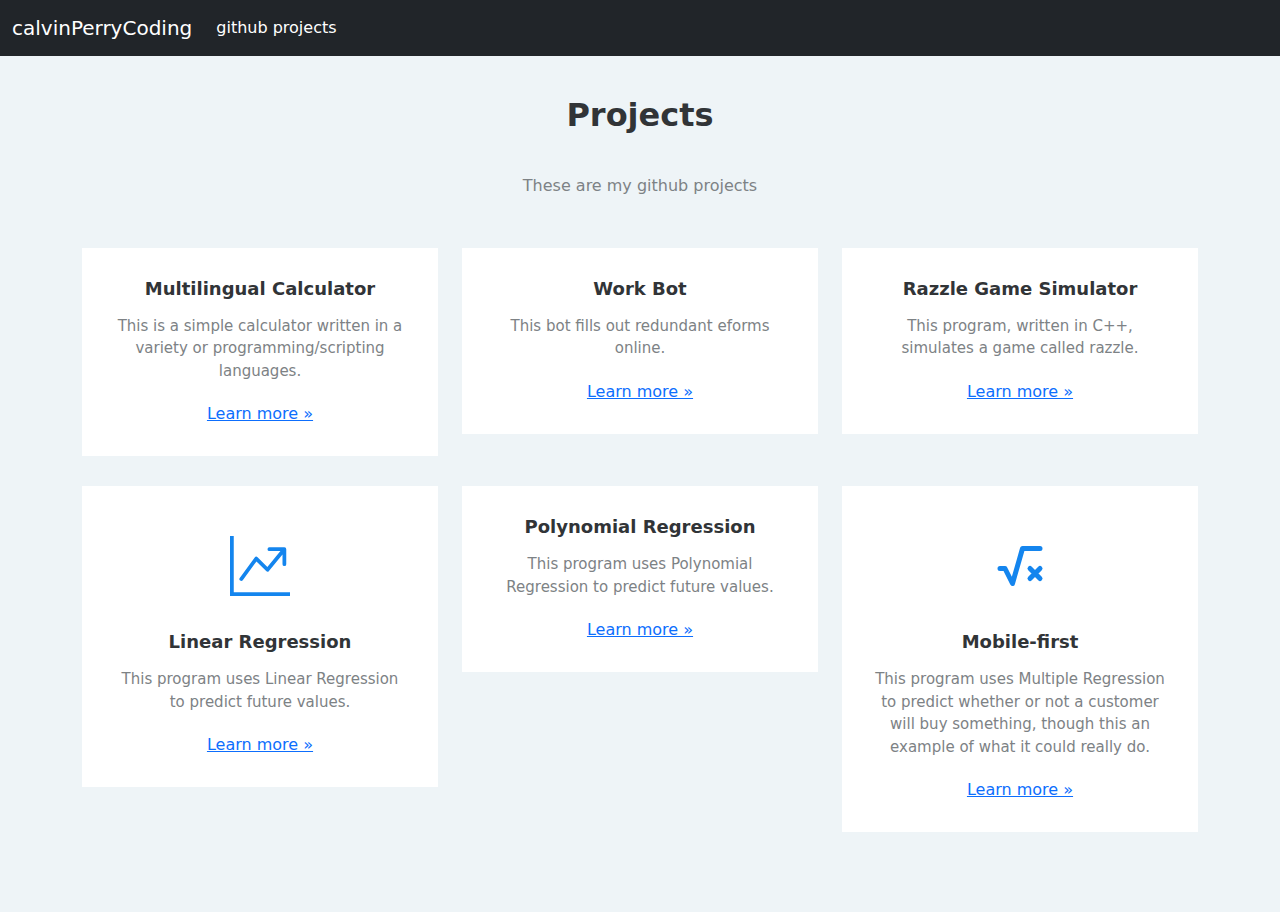
==== githubProjects.html @ 5496da39 "Add files via upload" ====
<!DOCTYPE html>
<html lang="en">

<head>
    <meta charset="utf-8">
    <meta name="viewport" content="width=device-width, initial-scale=1.0, shrink-to-fit=no">
    <title>calvinPerryCoding</title>
    <link rel="stylesheet" href="assets/bootstrap/css/bootstrap.min.css">
    <link rel="stylesheet" href="assets/fonts/font-awesome.min.css">
    <link rel="stylesheet" href="assets/fonts/simple-line-icons.min.css">
    <link rel="stylesheet" href="assets/css/Animated-rainbow-shadow.css">
    <link rel="stylesheet" href="assets/css/Features-Boxed.css">
    <link rel="stylesheet" href="https://cdnjs.cloudflare.com/ajax/libs/animate.css/3.5.2/animate.min.css">
    <link rel="stylesheet" href="assets/css/styles.css">
</head>

<body>
    <nav class="navbar navbar-dark navbar-expand-md bg-dark">
        <div class="container-fluid"><a class="navbar-brand" data-bss-hover-animate="rubberBand" href="index.html">calvinPerryCoding</a><button data-bs-toggle="collapse" class="navbar-toggler" data-bs-target="#navcol-1"><span class="visually-hidden">Toggle navigation</span><span class="navbar-toggler-icon"></span></button>
            <div class="collapse navbar-collapse" id="navcol-1">
                <ul class="navbar-nav">
                    <li class="nav-item"><a class="nav-link active" data-bss-hover-animate="rubberBand" href="#">github projects</a></li>
                </ul>
            </div>
        </div>
    </nav>
    <section class="features-boxed">
        <div class="container">
            <div class="intro">
                <h2 class="text-center">Projects</h2>
                <p class="text-center">These are my github projects</p>
            </div>
            <div class="row justify-content-center features">
                <div class="col-sm-6 col-md-5 col-lg-4 item">
                    <div data-bss-hover-animate="bounce" class="box"><i class="fa fa-calculator icon"></i>
                        <h3 class="name">Multilingual Calculator</h3>
                        <p class="description">This is a simple calculator written in a variety or programming/scripting languages.</p><a class="learn-more" href="https://github.com/calvinPerryCoding/Simple_Calculator_Multilingual">Learn more »</a>
                    </div>
                </div>
                <div class="col-sm-6 col-md-5 col-lg-4 item">
                    <div data-bss-hover-animate="bounce" class="box"><i class="fa fa-briefcase icon"></i>
                        <h3 class="name">Work Bot</h3>
                        <p class="description">This bot fills out redundant eforms online.</p><a class="learn-more" href="https://github.com/calvinPerryCoding/Python_Work_Bot">Learn more »</a>
                    </div>
                </div>
                <div class="col-sm-6 col-md-5 col-lg-4 item">
                    <div data-bss-hover-animate="bounce" class="box"><i class="fa fa-gamepad icon"></i>
                        <h3 class="name">Razzle Game Simulator</h3>
                        <p class="description">This program, written in C++, simulates a game called razzle.</p><a class="learn-more" href="https://github.com/calvinPerryCoding/Razzle_Simulator">Learn more »</a>
                    </div>
                </div>
                <div class="col-sm-6 col-md-5 col-lg-4 item">
                    <div data-bss-hover-animate="bounce" class="box"><svg xmlns="http://www.w3.org/2000/svg" width="1em" height="1em" fill="currentColor" viewBox="0 0 16 16" class="bi bi-graph-up icon">
                            <path fill-rule="evenodd" d="M0 0h1v15h15v1H0V0zm10 3.5a.5.5 0 0 1 .5-.5h4a.5.5 0 0 1 .5.5v4a.5.5 0 0 1-1 0V4.9l-3.613 4.417a.5.5 0 0 1-.74.037L7.06 6.767l-3.656 5.027a.5.5 0 0 1-.808-.588l4-5.5a.5.5 0 0 1 .758-.06l2.609 2.61L13.445 4H10.5a.5.5 0 0 1-.5-.5z"></path>
                        </svg>
                        <h3 class="name">Linear Regression</h3>
                        <p class="description">This program uses Linear Regression to predict future values.<br></p><a class="learn-more" href="https://github.com/calvinPerryCoding/Linear_Regression_Python">Learn more »</a>
                    </div>
                </div>
                <div class="col-sm-6 col-md-5 col-lg-4 item">
                    <div data-bss-hover-animate="bounce" class="box"><i class="icon-graph icon"></i>
                        <h3 class="name">Polynomial Regression<br></h3>
                        <p class="description">This program uses Polynomial Regression to predict future values.<br></p><a class="learn-more" href="https://github.com/calvinPerryCoding/Polynomial_Regression_Python">Learn more »</a>
                    </div>
                </div>
                <div class="col-sm-6 col-md-5 col-lg-4 item">
                    <div data-bss-hover-animate="bounce" class="box"><svg xmlns="http://www.w3.org/2000/svg" width="1em" height="1em" viewBox="0 0 24 24" stroke-width="2" stroke="currentColor" fill="none" stroke-linecap="round" stroke-linejoin="round" class="icon icon-tabler icon-tabler-math icon">
                            <path stroke="none" d="M0 0h24v24H0z" fill="none"></path>
                            <path d="M16 13l4 4m0 -4l-4 4"></path>
                            <path d="M20 5h-7l-4 14l-3 -6h-2"></path>
                        </svg>
                        <h3 class="name">Mobile-first</h3>
                        <p class="description">This program uses Multiple Regression to predict whether or not a customer will buy something, though this an example of what it could really do.<br></p><a class="learn-more" href="https://github.com/calvinPerryCoding/Multiple_Regression_Python">Learn more »</a>
                    </div>
                </div>
            </div>
        </div>
    </section>
    <script src="assets/bootstrap/js/bootstrap.min.js"></script>
    <script src="assets/js/bs-init.js"></script>
</body>

</html>
---- assets/css/Animated-rainbow-shadow.css ----
.shadow {
  position: relative;
  margin: 200px auto 0;
  width: 400px;
  height: 250px;
  background: linear-gradient(0deg,#000,#262626);
}

.shadow:before, .shadow:after {
  content: '';
  position: absolute;
  top: -2px;
  left: -2px;
  background: linear-gradient(45deg,#fb0094,#0000ff,#00ff00,#ffff00,#ff0000,#fb0094,#0000ff,#00ff00,#ffff00,#ff0000);
  background-size: 400%;
  width: calc(100% + 4px);
  height: calc(100% + 4px);
  z-index: -1;
  animation: animate 20s linear infinite;
}

.shadow:after {
  filter: blur(20px);
}
---- assets/css/Features-Boxed.css ----
.features-boxed {
  color: #313437;
  background-color: #eef4f7;
}

.features-boxed p {
  color: #7d8285;
}

.features-boxed h2 {
  font-weight: bold;
  margin-bottom: 40px;
  padding-top: 40px;
  color: inherit;
}

@media (max-width:767px) {
  .features-boxed h2 {
    margin-bottom: 25px;
    padding-top: 25px;
    font-size: 24px;
  }
}

.features-boxed .intro {
  font-size: 16px;
  max-width: 500px;
  margin: 0 auto;
}

.features-boxed .intro p {
  margin-bottom: 0;
}

.features-boxed .features {
  padding: 50px 0;
}

.features-boxed .item {
  text-align: center;
}

.features-boxed .item .box {
  text-align: center;
  padding: 30px;
  background-color: #fff;
  margin-bottom: 30px;
}

.features-boxed .item .icon {
  font-size: 60px;
  color: #1485ee;
  margin-top: 20px;
  margin-bottom: 35px;
}

.features-boxed .item .name {
  font-weight: bold;
  font-size: 18px;
  margin-bottom: 8px;
  margin-top: 0;
  color: inherit;
}

.features-boxed .item .description {
  font-size: 15px;
  margin-top: 15px;
  margin-bottom: 20px;
}
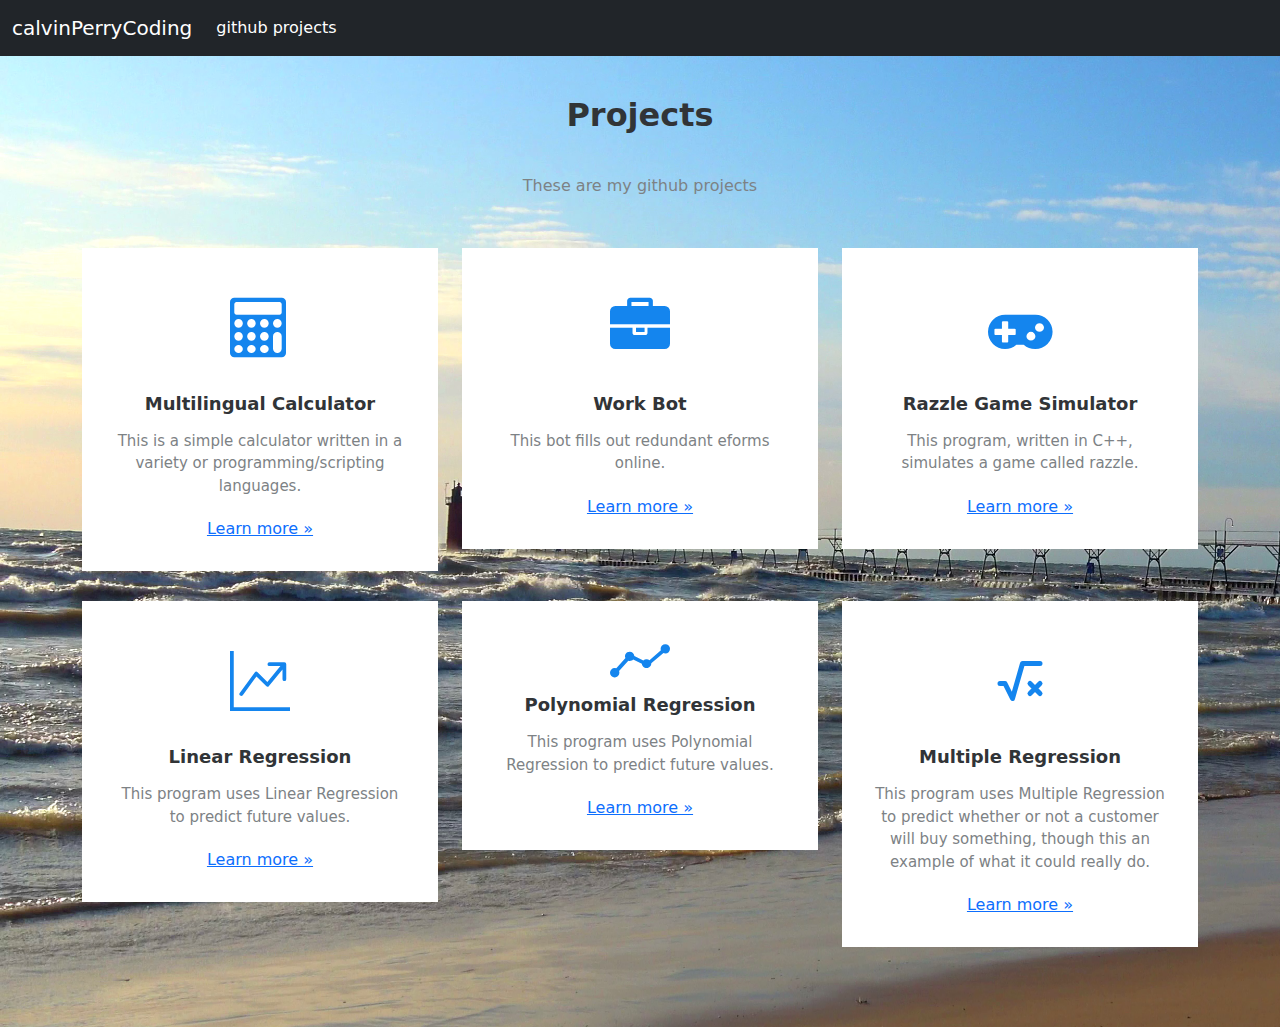
==== commit 32837639: "Add files via upload" ====
--- a/githubProjects.html
+++ b/githubProjects.html
@@ -24,7 +24,7 @@
             </div>
         </div>
     </nav>
-    <section class="features-boxed">
+    <section class="features-boxed" style="background: url(&quot;assets/img/vlcsnap-2021-09-04-20h00m06s638.png&quot;);">
         <div class="container">
             <div class="intro">
                 <h2 class="text-center">Projects</h2>
@@ -69,7 +69,7 @@
                             <path d="M16 13l4 4m0 -4l-4 4"></path>
                             <path d="M20 5h-7l-4 14l-3 -6h-2"></path>
                         </svg>
-                        <h3 class="name">Mobile-first</h3>
+                        <h3 class="name">Multiple Regression</h3>
                         <p class="description">This program uses Multiple Regression to predict whether or not a customer will buy something, though this an example of what it could really do.<br></p><a class="learn-more" href="https://github.com/calvinPerryCoding/Multiple_Regression_Python">Learn more »</a>
                     </div>
                 </div>
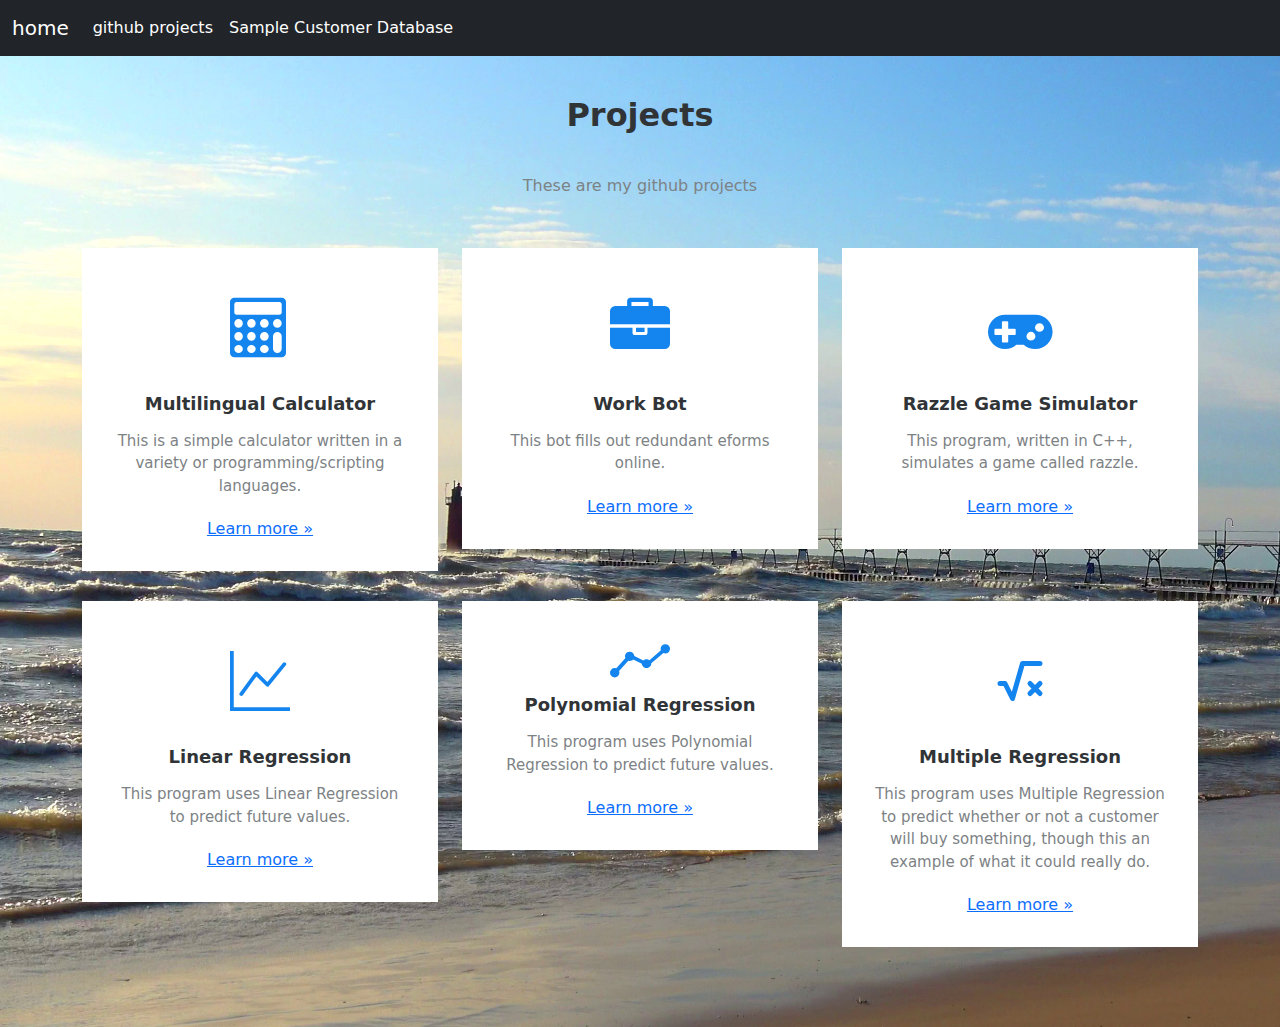
==== commit f4c1158f: "Add files via upload" ====
--- a/githubProjects.html
+++ b/githubProjects.html
@@ -12,14 +12,16 @@
     <link rel="stylesheet" href="assets/css/Features-Boxed.css">
     <link rel="stylesheet" href="https://cdnjs.cloudflare.com/ajax/libs/animate.css/3.5.2/animate.min.css">
     <link rel="stylesheet" href="assets/css/styles.css">
+    <link rel="stylesheet" href="assets/css/untitled.css">
 </head>
 
 <body>
     <nav class="navbar navbar-dark navbar-expand-md bg-dark">
-        <div class="container-fluid"><a class="navbar-brand" data-bss-hover-animate="rubberBand" href="index.html">calvinPerryCoding</a><button data-bs-toggle="collapse" class="navbar-toggler" data-bs-target="#navcol-1"><span class="visually-hidden">Toggle navigation</span><span class="navbar-toggler-icon"></span></button>
+        <div class="container-fluid"><a class="navbar-brand" data-bss-hover-animate="rubberBand" href="index.html">home</a><button data-bs-toggle="collapse" class="navbar-toggler" data-bs-target="#navcol-1"><span class="visually-hidden">Toggle navigation</span><span class="navbar-toggler-icon"></span></button>
             <div class="collapse navbar-collapse" id="navcol-1">
                 <ul class="navbar-nav">
                     <li class="nav-item"><a class="nav-link active" data-bss-hover-animate="rubberBand" href="#">github projects</a></li>
+                    <li class="nav-item"><a class="nav-link active" data-bss-hover-animate="rubberBand" href="sampleCustomerDatabase.html">Sample Customer Database<br></a></li>
                 </ul>
             </div>
         </div>
@@ -51,7 +53,7 @@
                 </div>
                 <div class="col-sm-6 col-md-5 col-lg-4 item">
                     <div data-bss-hover-animate="bounce" class="box"><svg xmlns="http://www.w3.org/2000/svg" width="1em" height="1em" fill="currentColor" viewBox="0 0 16 16" class="bi bi-graph-up icon">
-                            <path fill-rule="evenodd" d="M0 0h1v15h15v1H0V0zm10 3.5a.5.5 0 0 1 .5-.5h4a.5.5 0 0 1 .5.5v4a.5.5 0 0 1-1 0V4.9l-3.613 4.417a.5.5 0 0 1-.74.037L7.06 6.767l-3.656 5.027a.5.5 0 0 1-.808-.588l4-5.5a.5.5 0 0 1 .758-.06l2.609 2.61L13.445 4H10.5a.5.5 0 0 1-.5-.5z"></path>
+                            <path fill-rule="evenodd" d="M0 0h1v15h15v1H0V0Zm14.817 3.113a.5.5 0 0 1 .07.704l-4.5 5.5a.5.5 0 0 1-.74.037L7.06 6.767l-3.656 5.027a.5.5 0 0 1-.808-.588l4-5.5a.5.5 0 0 1 .758-.06l2.609 2.61 4.15-5.073a.5.5 0 0 1 .704-.07Z"></path>
                         </svg>
                         <h3 class="name">Linear Regression</h3>
                         <p class="description">This program uses Linear Regression to predict future values.<br></p><a class="learn-more" href="https://github.com/calvinPerryCoding/Linear_Regression_Python">Learn more »</a>
